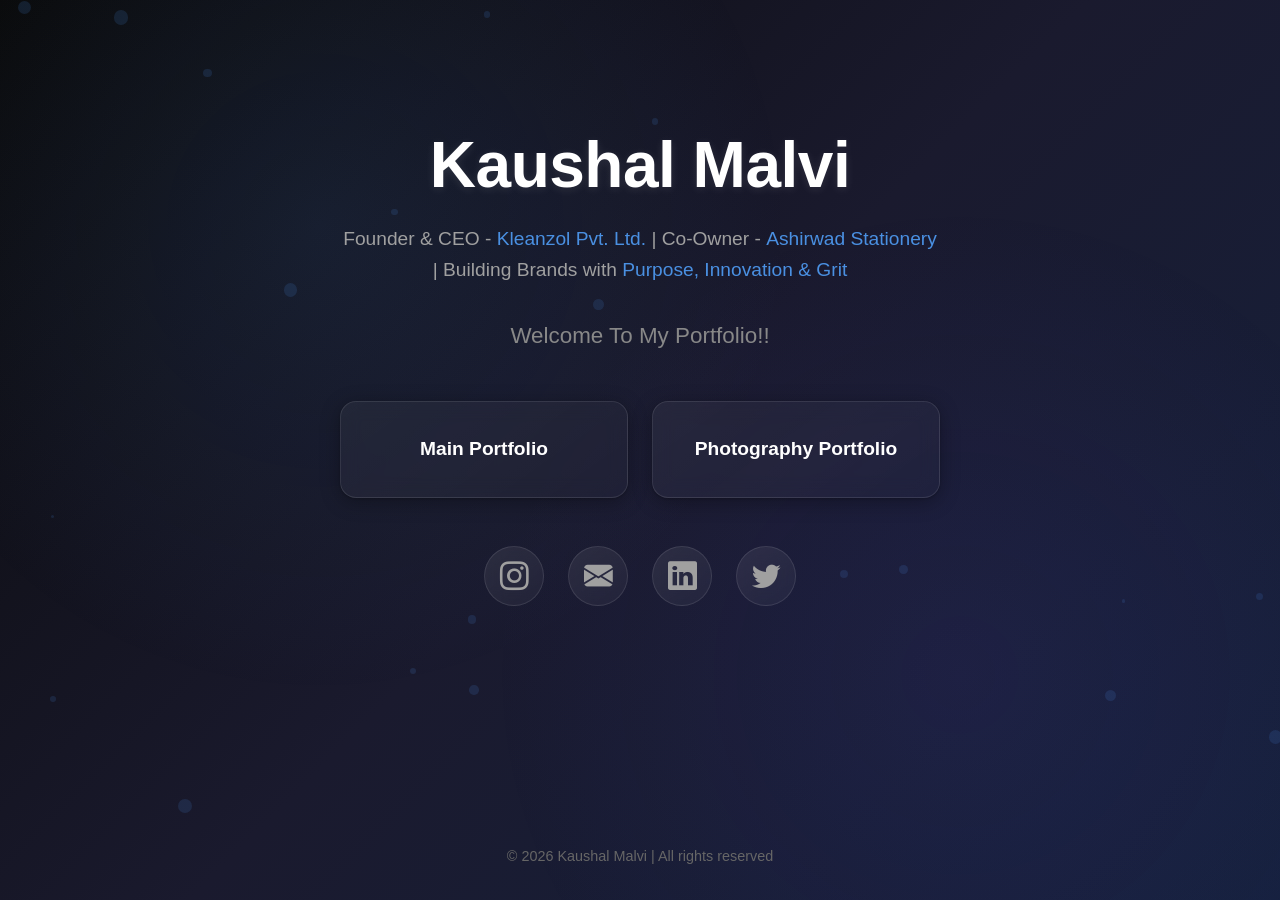
==== index.html @ e95ab37c "Initial commit" ====
<!DOCTYPE html>
<html lang="en">
<head>
    <meta charset="UTF-8">
    <meta name="viewport" content="width=device-width, initial-scale=1.0">
    <title>Kaushal Malvi</title>
    <link rel="stylesheet" href="https://cdn.jsdelivr.net/npm/bootstrap-icons@1.11.0/font/bootstrap-icons.css">
    <link rel="icon" type="image/png" href="favicon.png">
    <style>
        * {
            margin: 0;
            padding: 0;
            box-sizing: border-box;
        }

        body {
            font-family: -apple-system, BlinkMacSystemFont, 'Segoe UI', Roboto, Oxygen, Ubuntu, Cantarell, 'Open Sans', 'Helvetica Neue', sans-serif;
            background: linear-gradient(135deg, #0a0a0a 0%, #1a1a2e 50%, #16213e 100%);
            color: #e0e0e0;
            line-height: 1.6;
            min-height: 100vh;
            display: flex;
            flex-direction: column;
            overflow-x: hidden;
        }

        .background-pattern {
            position: fixed;
            top: 0;
            left: 0;
            width: 100%;
            height: 100%;
            background-image: 
                radial-gradient(circle at 25% 25%, rgba(74, 144, 226, 0.1) 0%, transparent 40%),
                radial-gradient(circle at 75% 75%, rgba(101, 73, 230, 0.08) 0%, transparent 40%);
            background-size: 100% 100%;
            z-index: -2;
            pointer-events: none;
        }

        .container {
            max-width: 1200px;
            margin: 0 auto;
            padding: 0 20px;
            width: 100%;
        }

        .hero {
            min-height: 80vh;
            display: flex;
            flex-direction: column;
            justify-content: center;
            align-items: center;
            text-align: center;
            padding: 2rem 1rem;
            position: relative;
        }

        .name {
            font-size: 3rem;
            font-weight: 700;
            margin-bottom: 0.5rem;
            color: #ffffff;
            letter-spacing: -0.5px;
            text-shadow: 0 2px 10px rgba(255, 255, 255, 0.1);
            opacity: 0;
            transform: translateY(30px);
            transition: all 0.8s ease;
        }

        .name.visible {
            opacity: 1;
            transform: translateY(0);
        }

        .bio {
            font-size: 1.1rem;
            color: #a0a0a0;
            margin-bottom: 2rem;
            font-weight: 400;
            line-height: 1.6;
            max-width: 600px;
            opacity: 0;
            transform: translateY(20px);
            transition: all 0.8s ease 0.2s;
        }

        .bio.visible {
            opacity: 1;
            transform: translateY(0);
        }

        .bio-highlight {
            color: #4a90e2;
            font-weight: 500;
        }

        .tagline {
            font-size: 1.2rem;
            color: #888;
            margin-bottom: 3rem;
            font-weight: 400;
            opacity: 0;
            transform: translateY(20px);
            transition: all 0.8s ease 0.4s;
        }

        .tagline.visible {
            opacity: 1;
            transform: translateY(0);
        }

        .portfolio-links {
            display: flex;
            flex-direction: column;
            gap: 1.5rem;
            width: 100%;
            max-width: 400px;
            opacity: 0;
            transform: translateY(20px);
            transition: all 0.8s ease 0.6s;
        }

        .portfolio-links.visible {
            opacity: 1;
            transform: translateY(0);
        }

        .portfolio-link {
            display: inline-block;
            padding: 1.5rem 2rem;
            background: linear-gradient(145deg, rgba(255, 255, 255, 0.05), rgba(255, 255, 255, 0.02));
            border: 1px solid rgba(255, 255, 255, 0.1);
            border-radius: 16px;
            text-decoration: none;
            color: #ffffff;
            font-weight: 600;
            font-size: 1.1rem;
            transition: all 0.4s cubic-bezier(0.25, 0.46, 0.45, 0.94);
            text-align: center;
            box-shadow: 
                0 4px 20px rgba(0, 0, 0, 0.3),
                0 1px 3px rgba(0, 0, 0, 0.2);
            position: relative;
            overflow: hidden;
            backdrop-filter: blur(10px);
        }

        .portfolio-link::before {
            content: '';
            position: absolute;
            top: 0;
            left: -100%;
            width: 100%;
            height: 100%;
            background: linear-gradient(90deg, transparent, rgba(74, 144, 226, 0.2), transparent);
            transition: left 0.6s ease;
        }

        .portfolio-link:hover::before {
            left: 100%;
        }

        .portfolio-link:hover {
            transform: translateY(-4px) scale(1.02);
            box-shadow: 
                0 8px 30px rgba(74, 144, 226, 0.3),
                0 4px 12px rgba(0, 0, 0, 0.4);
            border-color: rgba(74, 144, 226, 0.3);
            background: linear-gradient(145deg, rgba(255, 255, 255, 0.08), rgba(255, 255, 255, 0.04));
        }

        .portfolio-link:active {
            transform: translateY(-1px) scale(1.01);
        }

        .social-icons {
            display: flex;
            justify-content: center;
            gap: 1.5rem;
            margin-top: 3rem;
            opacity: 0;
            transform: translateY(20px);
            transition: all 0.8s ease 0.8s;
        }

        .social-icons.visible {
            opacity: 1;
            transform: translateY(0);
        }

        .social-icon {
            display: flex;
            align-items: center;
            justify-content: center;
            width: 50px;
            height: 50px;
            border-radius: 50%;
            background: linear-gradient(145deg, rgba(255, 255, 255, 0.08), rgba(255, 255, 255, 0.04));
            border: 1px solid rgba(255, 255, 255, 0.1);
            color: #a0a0a0;
            font-size: 1.5rem;
            text-decoration: none;
            transition: all 0.3s cubic-bezier(0.25, 0.46, 0.45, 0.94);
            position: relative;
            overflow: hidden;
            backdrop-filter: blur(10px);
        }

        .social-icon::before {
            content: '';
            position: absolute;
            top: 0;
            left: -100%;
            width: 100%;
            height: 100%;
            background: linear-gradient(90deg, transparent, rgba(255, 255, 255, 0.1), transparent);
            transition: left 0.6s ease;
        }

        .social-icon:hover::before {
            left: 100%;
        }

        .social-icon:hover {
            transform: translateY(-3px) scale(1.1);
            color: #ffffff;
            box-shadow: 0 5px 20px rgba(0, 0, 0, 0.4);
        }

        .social-icon.instagram:hover {
            background: linear-gradient(45deg, #f09433, #e6683c, #dc2743, #cc2366, #bc1888);
            border-color: rgba(220, 39, 67, 0.3);
        }

        .social-icon.mail:hover {
            background: linear-gradient(45deg, #ea4335, #4285f4);
            border-color: rgba(66, 133, 244, 0.3);
        }

        .social-icon.linkedin:hover {
            background: linear-gradient(45deg, #0077b5, #00a0dc);
            border-color: rgba(0, 119, 181, 0.3);
        }

        .social-icon.twitter:hover {
            background: linear-gradient(45deg, #1da1f2, #1a91da);
            border-color: rgba(29, 161, 242, 0.3);
        }

        .floating-particles {
            position: fixed;
            top: 0;
            left: 0;
            width: 100%;
            height: 100%;
            pointer-events: none;
            z-index: -1;
        }

        .particle {
            position: absolute;
            background: rgba(74, 144, 226, 0.15);
            border-radius: 50%;
            animation: float 6s infinite ease-in-out;
        }

        @keyframes float {
            0%, 100% {
                transform: translateY(0) rotate(0deg);
                opacity: 0.5;
            }
            50% {
                transform: translateY(-20px) rotate(180deg);
                opacity: 0.8;
            }
        }

        .footer {
            text-align: center;
            padding: 2rem 1rem;
            color: #666;
            font-size: 0.9rem;
            margin-top: auto;
            opacity: 0;
            transition: opacity 1s ease 1s;
        }

        .footer.visible {
            opacity: 1;
        }

        @keyframes typing {
            from { width: 0 }
            to { width: 100% }
        }

        .typing-effect {
            overflow: hidden;
            border-right: 2px solid #4a90e2;
            white-space: nowrap;
            animation: typing 2s steps(20, end) 0.3s forwards;
        }

        @media (min-width: 768px) {
            .name {
                font-size: 4rem;
            }
            
            .bio {
                font-size: 1.2rem;
            }
            
            .tagline {
                font-size: 1.4rem;
            }
            
            .portfolio-links {
                flex-direction: row;
                max-width: 600px;
            }
            
            .portfolio-link {
                flex: 1;
                padding: 2rem;
                font-size: 1.2rem;
            }

            .social-icon {
                width: 60px;
                height: 60px;
                font-size: 1.8rem;
            }
        }

        @media (max-width: 480px) {
            .name {
                font-size: 2.5rem;
            }
            
            .bio {
                font-size: 1rem;
                padding: 0 10px;
            }
            
            .tagline {
                font-size: 1.1rem;
            }
            
            .portfolio-link {
                padding: 1.25rem 1.5rem;
                font-size: 1rem;
            }

            .social-icons {
                gap: 1rem;
            }

            .social-icon {
                width: 45px;
                height: 45px;
                font-size: 1.3rem;
            }
        }

        html {
            scroll-behavior: smooth;
        }
    </style>
</head>
<body>
    <div class="background-pattern"></div>
    <div class="floating-particles" id="particles"></div>
    
    <div class="container">
        <section class="hero">
            <h1 class="name" id="main-name">Kaushal Malvi</h1>
            <p class="bio" id="professional-bio">
                Founder & CEO - <span class="bio-highlight">Kleanzol Pvt. Ltd.</span> | 
                Co-Owner - <span class="bio-highlight">Ashirwad Stationery</span> | 
                Building Brands with <span class="bio-highlight">Purpose, Innovation & Grit</span>
            </p>
            <p class="tagline" id="welcome-text">Welcome To My Portfolio!!</p>
            
            <div class="portfolio-links" id="portfolio-links">
                <a href="main" class="portfolio-link" data-scroll="main">Main Portfolio</a>
                <a href="photography" class="portfolio-link" data-scroll="photography">Photography Portfolio</a>
            </div>

            <div class="social-icons" id="social-icons">
                <a href="https://instagram.com/beyondframezz" class="social-icon instagram" target="_blank" aria-label="Instagram">
                    <i class="bi bi-instagram"></i>
                </a>
                <a href="mailto:kaushalmalvi412@gmail.com" class="social-icon mail" aria-label="Email">
                    <i class="bi bi-envelope-fill"></i>
                </a>
                <a href="https://www.linkedin.com/in/kaushalmalvi/" class="social-icon linkedin" target="_blank" aria-label="LinkedIn">
                    <i class="bi bi-linkedin"></i>
                </a>
                <a href="https://twitter.com/_kaushalmalvi_" class="social-icon twitter" target="_blank" aria-label="Twitter">
                    <i class="bi bi-twitter"></i>
                </a>
            </div>
        </section>
    </div>

    <footer class="footer" id="footer">
        <p>© 2026 Kaushal Malvi | All rights reserved</p>
    </footer>

    <script>
     
        function createParticles() {
            const container = document.getElementById('particles');
            const particleCount = 20;
            
            for (let i = 0; i < particleCount; i++) {
                const particle = document.createElement('div');
                particle.className = 'particle';
                
                // Random properties
                const size = Math.random() * 12 + 3;
                const posX = Math.random() * 100;
                const posY = Math.random() * 100;
                const delay = Math.random() * 5;
                const duration = Math.random() * 3 + 4;
                
                particle.style.width = `${size}px`;
                particle.style.height = `${size}px`;
                particle.style.left = `${posX}%`;
                particle.style.top = `${posY}%`;
                particle.style.animationDelay = `${delay}s`;
                particle.style.animationDuration = `${duration}s`;
                
                container.appendChild(particle);
            }
        }

      
        function animateOnScroll() {
            const elements = document.querySelectorAll('.name, .bio, .tagline, .portfolio-links, .social-icons, .footer');
            
            const observer = new IntersectionObserver((entries) => {
                entries.forEach(entry => {
                    if (entry.isIntersecting) {
                        entry.target.classList.add('visible');
                    }
                });
            }, {
                threshold: 0.1
            });

            elements.forEach(element => {
                observer.observe(element);
            });
        }

        function setupSmoothScroll() {
            const links = document.querySelectorAll('[data-scroll]');
        }

        function enhanceButtonEffects() {
            const buttons = document.querySelectorAll('.portfolio-link, .social-icon');
            
            buttons.forEach(button => {
                button.addEventListener('mouseenter', () => {
                    button.style.transform = button.classList.contains('social-icon') ? 
                        'translateY(-3px) scale(1.1)' : 
                        'translateY(-4px) scale(1.02)';
                });
                
                button.addEventListener('mouseleave', () => {
                    button.style.transform = 'translateY(0) scale(1)';
                });
            });
        }

        document.addEventListener('DOMContentLoaded', () => {
            createParticles();
            animateOnScroll();
            setupSmoothScroll();
            enhanceButtonEffects();
            
            // Add small delay for initial animations
            setTimeout(() => {
                document.getElementById('main-name').classList.add('visible');
                document.getElementById('professional-bio').classList.add('visible');
                document.getElementById('welcome-text').classList.add('visible');
                document.getElementById('portfolio-links').classList.add('visible');
                document.getElementById('social-icons').classList.add('visible');
                document.getElementById('footer').classList.add('visible');
            }, 100);
        });
    </script>
</body>
</html>
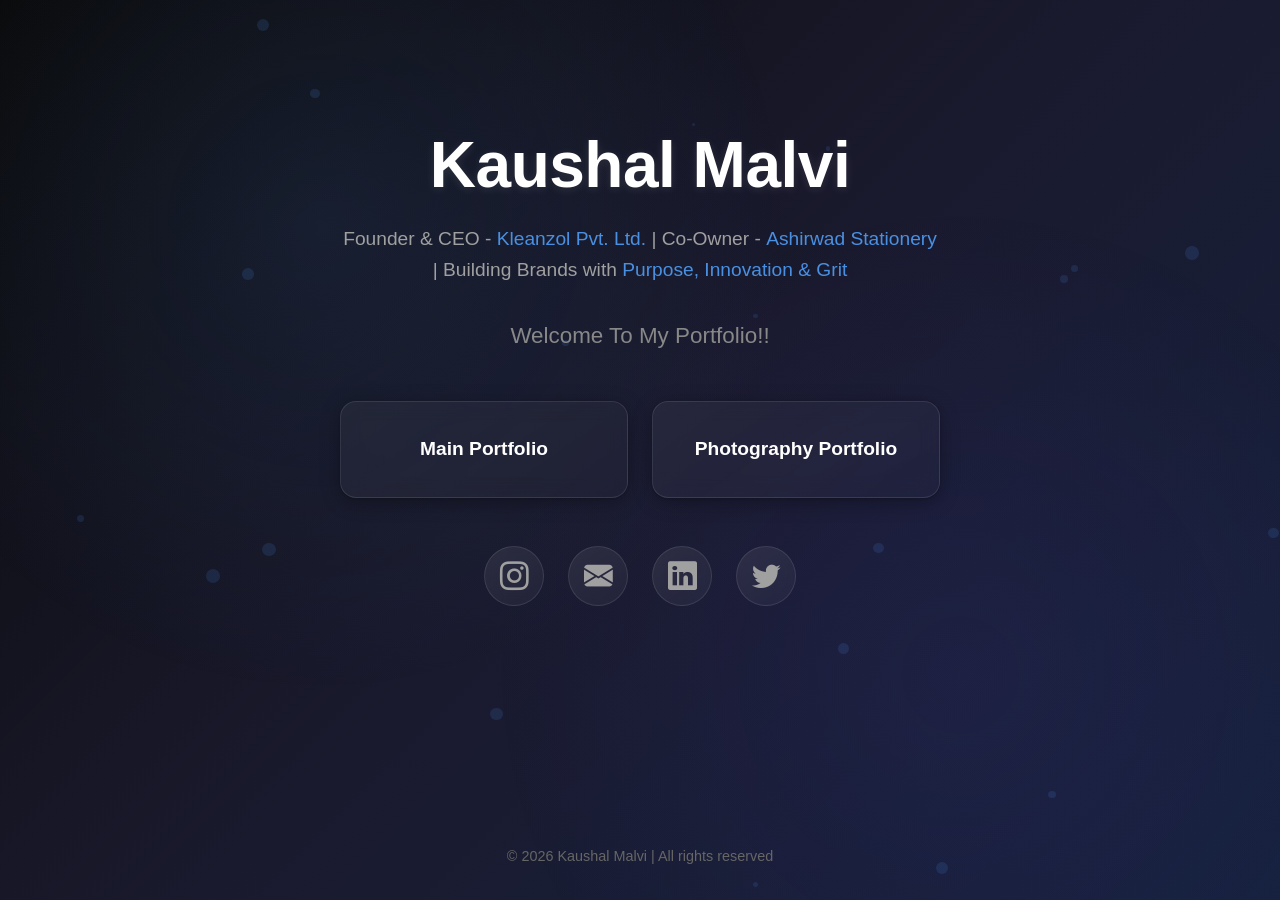
==== commit 063cb7e3: "Fix directory links by adding trailing slash" ====
--- a/index.html
+++ b/index.html
@@ -383,8 +383,8 @@
             <p class="tagline" id="welcome-text">Welcome To My Portfolio!!</p>
             
             <div class="portfolio-links" id="portfolio-links">
-                <a href="main" class="portfolio-link" data-scroll="main">Main Portfolio</a>
-                <a href="photography" class="portfolio-link" data-scroll="photography">Photography Portfolio</a>
+                <a href="main/" class="portfolio-link" data-scroll="main">Main Portfolio</a>
+                <a href="photography/" class="portfolio-link" data-scroll="photography">Photography Portfolio</a>
             </div>
 
             <div class="social-icons" id="social-icons">
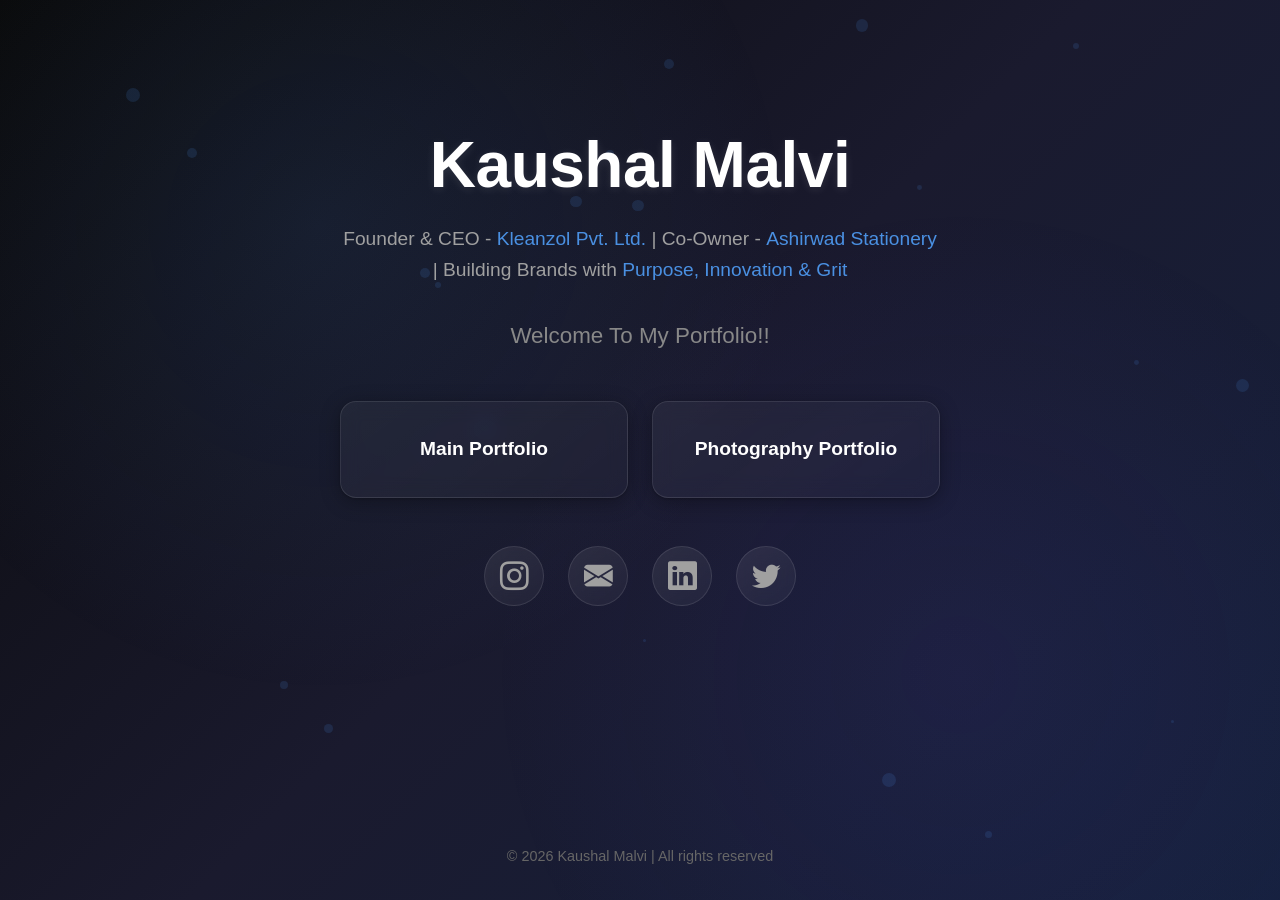
==== commit 6643a9bc: "Update contact email to contact@kaushal.sbs" ====
--- a/index.html
+++ b/index.html
@@ -391,7 +391,7 @@
                 <a href="https://instagram.com/beyondframezz" class="social-icon instagram" target="_blank" aria-label="Instagram">
                     <i class="bi bi-instagram"></i>
                 </a>
-                <a href="mailto:kaushalmalvi412@gmail.com" class="social-icon mail" aria-label="Email">
+                <a href="mailto:contact@kaushal.sbs" class="social-icon mail" aria-label="Email">
                     <i class="bi bi-envelope-fill"></i>
                 </a>
                 <a href="https://www.linkedin.com/in/kaushalmalvi/" class="social-icon linkedin" target="_blank" aria-label="LinkedIn">
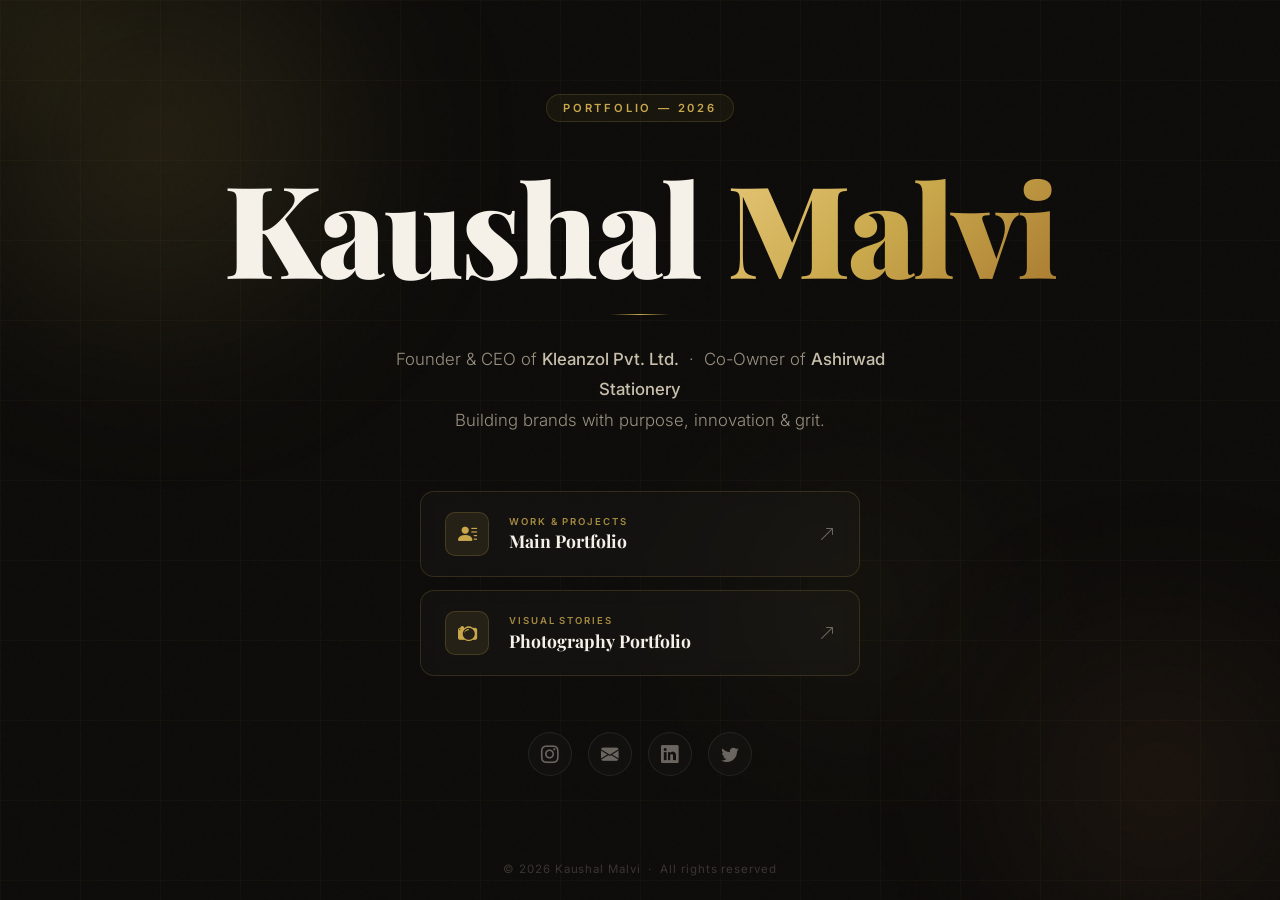
==== commit fe73e5f5: "Redesign photography portfolio + update button to Connect Now" ====
--- a/index.html
+++ b/index.html
@@ -3,493 +3,464 @@
 <head>
     <meta charset="UTF-8">
     <meta name="viewport" content="width=device-width, initial-scale=1.0">
-    <title>Kaushal Malvi</title>
+    <title>Kaushal Malvi — Portfolio</title>
+    <meta name="description" content="Kaushal Malvi — Founder, entrepreneur, and creative. Explore my main portfolio and photography work.">
+    <link rel="icon" type="image/png" href="favicon.png">
+    <link rel="preconnect" href="https://fonts.googleapis.com">
+    <link rel="preconnect" href="https://fonts.gstatic.com" crossorigin>
+    <link href="https://fonts.googleapis.com/css2?family=Playfair+Display:wght@400;700;900&family=Inter:wght@300;400;500;600&display=swap" rel="stylesheet">
     <link rel="stylesheet" href="https://cdn.jsdelivr.net/npm/bootstrap-icons@1.11.0/font/bootstrap-icons.css">
-    <link rel="icon" type="image/png" href="favicon.png">
     <style>
-        * {
+        *, *::before, *::after {
             margin: 0;
             padding: 0;
             box-sizing: border-box;
         }
 
+        :root {
+            --cream: #f5f0e8;
+            --gold: #c9a84c;
+            --gold-light: #e8c97a;
+            --dark: #0d0c0a;
+            --dark-2: #141210;
+            --muted: #6b6560;
+            --text: #e8e0d0;
+            --border: rgba(201, 168, 76, 0.18);
+        }
+
+        html { scroll-behavior: smooth; }
+
         body {
-            font-family: -apple-system, BlinkMacSystemFont, 'Segoe UI', Roboto, Oxygen, Ubuntu, Cantarell, 'Open Sans', 'Helvetica Neue', sans-serif;
-            background: linear-gradient(135deg, #0a0a0a 0%, #1a1a2e 50%, #16213e 100%);
-            color: #e0e0e0;
-            line-height: 1.6;
+            font-family: 'Inter', sans-serif;
+            background-color: var(--dark);
+            color: var(--text);
             min-height: 100vh;
+            overflow-x: hidden;
+            position: relative;
+        }
+
+        /* ─── Ambient Orbs ─── */
+        .orb {
+            position: fixed;
+            border-radius: 50%;
+            filter: blur(80px);
+            pointer-events: none;
+            z-index: 0;
+            opacity: 0;
+            animation: orbReveal 2s ease forwards;
+        }
+        .orb-1 {
+            width: 520px; height: 520px;
+            top: -120px; left: -100px;
+            background: radial-gradient(circle, rgba(201,168,76,0.18) 0%, transparent 70%);
+            animation-delay: 0.2s;
+        }
+        .orb-2 {
+            width: 400px; height: 400px;
+            bottom: -80px; right: -80px;
+            background: radial-gradient(circle, rgba(180,100,60,0.14) 0%, transparent 70%);
+            animation-delay: 0.5s;
+        }
+        .orb-3 {
+            width: 300px; height: 300px;
+            top: 50%; left: 55%;
+            background: radial-gradient(circle, rgba(201,168,76,0.08) 0%, transparent 70%);
+            animation-delay: 0.8s;
+        }
+        @keyframes orbReveal {
+            to { opacity: 1; }
+        }
+
+        /* ─── Noise Texture Overlay ─── */
+        body::before {
+            content: '';
+            position: fixed;
+            inset: 0;
+            background-image: url("data:image/svg+xml,%3Csvg viewBox='0 0 256 256' xmlns='http://www.w3.org/2000/svg'%3E%3Cfilter id='noise'%3E%3CfeTurbulence type='fractalNoise' baseFrequency='0.9' numOctaves='4' stitchTiles='stitch'/%3E%3C/filter%3E%3Crect width='100%25' height='100%25' filter='url(%23noise)' opacity='0.04'/%3E%3C/svg%3E");
+            pointer-events: none;
+            z-index: 1;
+            opacity: 0.4;
+        }
+
+        /* ─── Grid Lines ─── */
+        .grid-lines {
+            position: fixed;
+            inset: 0;
+            z-index: 0;
+            pointer-events: none;
+            background-image:
+                linear-gradient(rgba(201,168,76,0.03) 1px, transparent 1px),
+                linear-gradient(90deg, rgba(201,168,76,0.03) 1px, transparent 1px);
+            background-size: 80px 80px;
+        }
+
+        /* ─── Layout ─── */
+        .wrapper {
+            position: relative;
+            z-index: 2;
+            min-height: 100vh;
             display: flex;
             flex-direction: column;
-            overflow-x: hidden;
-        }
-
-        .background-pattern {
-            position: fixed;
-            top: 0;
-            left: 0;
-            width: 100%;
-            height: 100%;
-            background-image: 
-                radial-gradient(circle at 25% 25%, rgba(74, 144, 226, 0.1) 0%, transparent 40%),
-                radial-gradient(circle at 75% 75%, rgba(101, 73, 230, 0.08) 0%, transparent 40%);
-            background-size: 100% 100%;
-            z-index: -2;
-            pointer-events: none;
-        }
-
-        .container {
-            max-width: 1200px;
-            margin: 0 auto;
-            padding: 0 20px;
-            width: 100%;
-        }
-
-        .hero {
-            min-height: 80vh;
+        }
+
+        main {
+            flex: 1;
             display: flex;
             flex-direction: column;
             justify-content: center;
             align-items: center;
+            padding: 4rem 1.5rem 2rem;
             text-align: center;
-            padding: 2rem 1rem;
+        }
+
+        /* ─── Header Label ─── */
+        .label {
+            font-family: 'Inter', sans-serif;
+            font-size: 0.7rem;
+            font-weight: 600;
+            letter-spacing: 0.25em;
+            text-transform: uppercase;
+            color: var(--gold);
+            border: 1px solid var(--border);
+            padding: 0.4rem 1rem;
+            border-radius: 100px;
+            background: rgba(201,168,76,0.06);
+            margin-bottom: 2.5rem;
+            opacity: 0;
+            transform: translateY(16px);
+            animation: fadeUp 0.7s ease 0.3s forwards;
+        }
+
+        /* ─── Name ─── */
+        .name {
+            font-family: 'Playfair Display', serif;
+            font-size: clamp(3.5rem, 10vw, 8rem);
+            font-weight: 900;
+            line-height: 1;
+            color: var(--cream);
+            letter-spacing: -0.02em;
+            margin-bottom: 1.5rem;
+            opacity: 0;
+            transform: translateY(20px);
+            animation: fadeUp 0.9s ease 0.5s forwards;
+        }
+
+        .name span {
+            background: linear-gradient(135deg, var(--gold-light) 0%, var(--gold) 50%, #a87830 100%);
+            -webkit-background-clip: text;
+            -webkit-text-fill-color: transparent;
+            background-clip: text;
+        }
+
+        /* ─── Divider ─── */
+        .divider {
+            width: 60px;
+            height: 1px;
+            background: linear-gradient(90deg, transparent, var(--gold), transparent);
+            margin: 0 auto 1.8rem;
+            opacity: 0;
+            animation: fadeIn 0.8s ease 0.9s forwards;
+        }
+
+        /* ─── Bio ─── */
+        .bio {
+            font-size: clamp(0.9rem, 2vw, 1.05rem);
+            font-weight: 300;
+            color: #9a9080;
+            line-height: 1.8;
+            max-width: 520px;
+            margin-bottom: 3.5rem;
+            opacity: 0;
+            transform: translateY(16px);
+            animation: fadeUp 0.8s ease 1s forwards;
+        }
+
+        .bio strong {
+            font-weight: 500;
+            color: #c8bfac;
+        }
+
+        /* ─── Portfolio Cards ─── */
+        .portfolio-links {
+            display: flex;
+            flex-direction: column;
+            gap: 0.85rem;
+            width: 100%;
+            max-width: 440px;
+            margin-bottom: 3.5rem;
+            opacity: 0;
+            transform: translateY(16px);
+            animation: fadeUp 0.8s ease 1.2s forwards;
+        }
+
+        .portfolio-link {
             position: relative;
-        }
-
-        .name {
-            font-size: 3rem;
-            font-weight: 700;
-            margin-bottom: 0.5rem;
-            color: #ffffff;
-            letter-spacing: -0.5px;
-            text-shadow: 0 2px 10px rgba(255, 255, 255, 0.1);
-            opacity: 0;
-            transform: translateY(30px);
-            transition: all 0.8s ease;
-        }
-
-        .name.visible {
-            opacity: 1;
-            transform: translateY(0);
-        }
-
-        .bio {
-            font-size: 1.1rem;
-            color: #a0a0a0;
-            margin-bottom: 2rem;
-            font-weight: 400;
-            line-height: 1.6;
-            max-width: 600px;
-            opacity: 0;
-            transform: translateY(20px);
-            transition: all 0.8s ease 0.2s;
-        }
-
-        .bio.visible {
-            opacity: 1;
-            transform: translateY(0);
-        }
-
-        .bio-highlight {
-            color: #4a90e2;
-            font-weight: 500;
-        }
-
-        .tagline {
-            font-size: 1.2rem;
-            color: #888;
-            margin-bottom: 3rem;
-            font-weight: 400;
-            opacity: 0;
-            transform: translateY(20px);
-            transition: all 0.8s ease 0.4s;
-        }
-
-        .tagline.visible {
-            opacity: 1;
-            transform: translateY(0);
-        }
-
-        .portfolio-links {
-            display: flex;
-            flex-direction: column;
-            gap: 1.5rem;
-            width: 100%;
-            max-width: 400px;
-            opacity: 0;
-            transform: translateY(20px);
-            transition: all 0.8s ease 0.6s;
-        }
-
-        .portfolio-links.visible {
-            opacity: 1;
-            transform: translateY(0);
-        }
-
-        .portfolio-link {
-            display: inline-block;
-            padding: 1.5rem 2rem;
-            background: linear-gradient(145deg, rgba(255, 255, 255, 0.05), rgba(255, 255, 255, 0.02));
-            border: 1px solid rgba(255, 255, 255, 0.1);
-            border-radius: 16px;
+            display: flex;
+            align-items: center;
+            gap: 1.25rem;
+            padding: 1.25rem 1.5rem;
+            background: rgba(255,255,255,0.025);
+            border: 1px solid var(--border);
+            border-radius: 14px;
             text-decoration: none;
-            color: #ffffff;
-            font-weight: 600;
-            font-size: 1.1rem;
-            transition: all 0.4s cubic-bezier(0.25, 0.46, 0.45, 0.94);
-            text-align: center;
-            box-shadow: 
-                0 4px 20px rgba(0, 0, 0, 0.3),
-                0 1px 3px rgba(0, 0, 0, 0.2);
-            position: relative;
+            color: var(--cream);
             overflow: hidden;
-            backdrop-filter: blur(10px);
+            transition: border-color 0.3s ease, transform 0.3s cubic-bezier(0.34,1.56,0.64,1), box-shadow 0.3s ease, background 0.3s ease;
+            backdrop-filter: blur(8px);
         }
 
         .portfolio-link::before {
             content: '';
             position: absolute;
-            top: 0;
-            left: -100%;
-            width: 100%;
-            height: 100%;
-            background: linear-gradient(90deg, transparent, rgba(74, 144, 226, 0.2), transparent);
-            transition: left 0.6s ease;
-        }
-
-        .portfolio-link:hover::before {
-            left: 100%;
-        }
+            inset: 0;
+            background: linear-gradient(90deg, rgba(201,168,76,0.07) 0%, transparent 70%);
+            opacity: 0;
+            transition: opacity 0.3s ease;
+        }
+
+        .portfolio-link:hover::before { opacity: 1; }
 
         .portfolio-link:hover {
-            transform: translateY(-4px) scale(1.02);
-            box-shadow: 
-                0 8px 30px rgba(74, 144, 226, 0.3),
-                0 4px 12px rgba(0, 0, 0, 0.4);
-            border-color: rgba(74, 144, 226, 0.3);
-            background: linear-gradient(145deg, rgba(255, 255, 255, 0.08), rgba(255, 255, 255, 0.04));
-        }
-
-        .portfolio-link:active {
-            transform: translateY(-1px) scale(1.01);
-        }
-
-        .social-icons {
-            display: flex;
-            justify-content: center;
-            gap: 1.5rem;
-            margin-top: 3rem;
-            opacity: 0;
-            transform: translateY(20px);
-            transition: all 0.8s ease 0.8s;
-        }
-
-        .social-icons.visible {
-            opacity: 1;
-            transform: translateY(0);
-        }
-
-        .social-icon {
+            border-color: rgba(201,168,76,0.4);
+            transform: translateX(4px);
+            box-shadow: 0 12px 40px rgba(0,0,0,0.45), -4px 0 0 var(--gold);
+            background: rgba(255,255,255,0.04);
+        }
+
+        .link-icon-wrap {
+            flex-shrink: 0;
+            width: 44px;
+            height: 44px;
+            border-radius: 10px;
+            background: rgba(201,168,76,0.1);
+            border: 1px solid rgba(201,168,76,0.2);
             display: flex;
             align-items: center;
             justify-content: center;
-            width: 50px;
-            height: 50px;
+            font-size: 1.2rem;
+            color: var(--gold);
+            transition: background 0.3s ease, transform 0.3s ease;
+        }
+
+        .portfolio-link:hover .link-icon-wrap {
+            background: rgba(201,168,76,0.18);
+            transform: scale(1.08);
+        }
+
+        .link-text {
+            flex: 1;
+            text-align: left;
+        }
+
+        .link-label {
+            font-size: 0.6rem;
+            font-weight: 600;
+            letter-spacing: 0.2em;
+            text-transform: uppercase;
+            color: var(--gold);
+            opacity: 0.8;
+            margin-bottom: 0.2rem;
+            display: block;
+        }
+
+        .link-title {
+            font-family: 'Playfair Display', serif;
+            font-size: 1.1rem;
+            font-weight: 700;
+            color: var(--cream);
+            line-height: 1.2;
+        }
+
+        .link-arrow {
+            flex-shrink: 0;
+            font-size: 1rem;
+            color: var(--muted);
+            transition: color 0.3s ease, transform 0.3s ease;
+        }
+
+        .portfolio-link:hover .link-arrow {
+            color: var(--gold);
+            transform: translate(3px, -3px);
+        }
+
+        /* ─── Social Icons ─── */
+        .social-icons {
+            display: flex;
+            gap: 1rem;
+            opacity: 0;
+            animation: fadeIn 0.8s ease 1.5s forwards;
+        }
+
+        .social-icon {
+            display: flex;
+            align-items: center;
+            justify-content: center;
+            width: 44px;
+            height: 44px;
             border-radius: 50%;
-            background: linear-gradient(145deg, rgba(255, 255, 255, 0.08), rgba(255, 255, 255, 0.04));
-            border: 1px solid rgba(255, 255, 255, 0.1);
-            color: #a0a0a0;
-            font-size: 1.5rem;
+            border: 1px solid rgba(255,255,255,0.08);
+            background: rgba(255,255,255,0.02);
+            color: var(--muted);
+            font-size: 1.1rem;
             text-decoration: none;
-            transition: all 0.3s cubic-bezier(0.25, 0.46, 0.45, 0.94);
+            transition: all 0.3s cubic-bezier(0.34,1.56,0.64,1);
+            backdrop-filter: blur(6px);
+        }
+
+        .social-icon:hover {
+            color: var(--cream);
+            border-color: rgba(201,168,76,0.4);
+            background: rgba(201,168,76,0.08);
+            transform: translateY(-3px) scale(1.12);
+            box-shadow: 0 8px 24px rgba(0,0,0,0.4);
+        }
+
+        .social-icon.instagram:hover {
+            background: linear-gradient(45deg, rgba(240,148,51,0.2), rgba(188,24,136,0.2));
+            border-color: rgba(220,39,67,0.4);
+        }
+        .social-icon.mail:hover {
+            background: rgba(201,168,76,0.12);
+        }
+        .social-icon.linkedin:hover {
+            background: rgba(0,119,181,0.15);
+            border-color: rgba(0,119,181,0.4);
+        }
+        .social-icon.twitter:hover {
+            background: rgba(29,161,242,0.12);
+            border-color: rgba(29,161,242,0.4);
+        }
+
+        /* ─── Footer ─── */
+        footer {
             position: relative;
-            overflow: hidden;
-            backdrop-filter: blur(10px);
-        }
-
-        .social-icon::before {
-            content: '';
-            position: absolute;
-            top: 0;
-            left: -100%;
-            width: 100%;
-            height: 100%;
-            background: linear-gradient(90deg, transparent, rgba(255, 255, 255, 0.1), transparent);
-            transition: left 0.6s ease;
-        }
-
-        .social-icon:hover::before {
-            left: 100%;
-        }
-
-        .social-icon:hover {
-            transform: translateY(-3px) scale(1.1);
-            color: #ffffff;
-            box-shadow: 0 5px 20px rgba(0, 0, 0, 0.4);
-        }
-
-        .social-icon.instagram:hover {
-            background: linear-gradient(45deg, #f09433, #e6683c, #dc2743, #cc2366, #bc1888);
-            border-color: rgba(220, 39, 67, 0.3);
-        }
-
-        .social-icon.mail:hover {
-            background: linear-gradient(45deg, #ea4335, #4285f4);
-            border-color: rgba(66, 133, 244, 0.3);
-        }
-
-        .social-icon.linkedin:hover {
-            background: linear-gradient(45deg, #0077b5, #00a0dc);
-            border-color: rgba(0, 119, 181, 0.3);
-        }
-
-        .social-icon.twitter:hover {
-            background: linear-gradient(45deg, #1da1f2, #1a91da);
-            border-color: rgba(29, 161, 242, 0.3);
-        }
-
-        .floating-particles {
+            z-index: 2;
+            text-align: center;
+            padding: 1.5rem;
+            font-size: 0.72rem;
+            font-weight: 400;
+            letter-spacing: 0.08em;
+            color: #3a3530;
+            opacity: 0;
+            animation: fadeIn 1s ease 1.8s forwards;
+        }
+
+        /* ─── Cursor Glow ─── */
+        .cursor-glow {
             position: fixed;
-            top: 0;
-            left: 0;
-            width: 100%;
-            height: 100%;
+            width: 350px;
+            height: 350px;
+            border-radius: 50%;
+            background: radial-gradient(circle, rgba(201,168,76,0.06) 0%, transparent 70%);
             pointer-events: none;
-            z-index: -1;
-        }
-
-        .particle {
-            position: absolute;
-            background: rgba(74, 144, 226, 0.15);
-            border-radius: 50%;
-            animation: float 6s infinite ease-in-out;
-        }
-
-        @keyframes float {
-            0%, 100% {
-                transform: translateY(0) rotate(0deg);
-                opacity: 0.5;
+            z-index: 1;
+            transform: translate(-50%, -50%);
+            transition: left 0.12s ease, top 0.12s ease;
+            will-change: left, top;
+        }
+
+        /* ─── Animations ─── */
+        @keyframes fadeUp {
+            to { opacity: 1; transform: translateY(0); }
+        }
+        @keyframes fadeIn {
+            to { opacity: 1; }
+        }
+
+        /* ─── Responsive ─── */
+        @media (max-width: 600px) {
+            .portfolio-links {
+                flex-direction: column;
+                width: 100%;
+                max-width: 300px;
             }
-            50% {
-                transform: translateY(-20px) rotate(180deg);
-                opacity: 0.8;
+            .portfolio-link {
+                min-width: unset;
+                width: 100%;
             }
-        }
-
-        .footer {
-            text-align: center;
-            padding: 2rem 1rem;
-            color: #666;
-            font-size: 0.9rem;
-            margin-top: auto;
-            opacity: 0;
-            transition: opacity 1s ease 1s;
-        }
-
-        .footer.visible {
-            opacity: 1;
-        }
-
-        @keyframes typing {
-            from { width: 0 }
-            to { width: 100% }
-        }
-
-        .typing-effect {
-            overflow: hidden;
-            border-right: 2px solid #4a90e2;
-            white-space: nowrap;
-            animation: typing 2s steps(20, end) 0.3s forwards;
-        }
-
-        @media (min-width: 768px) {
-            .name {
-                font-size: 4rem;
-            }
-            
-            .bio {
-                font-size: 1.2rem;
-            }
-            
-            .tagline {
-                font-size: 1.4rem;
-            }
-            
-            .portfolio-links {
-                flex-direction: row;
-                max-width: 600px;
-            }
-            
-            .portfolio-link {
-                flex: 1;
-                padding: 2rem;
-                font-size: 1.2rem;
-            }
-
-            .social-icon {
-                width: 60px;
-                height: 60px;
-                font-size: 1.8rem;
-            }
-        }
-
-        @media (max-width: 480px) {
-            .name {
-                font-size: 2.5rem;
-            }
-            
-            .bio {
-                font-size: 1rem;
-                padding: 0 10px;
-            }
-            
-            .tagline {
-                font-size: 1.1rem;
-            }
-            
-            .portfolio-link {
-                padding: 1.25rem 1.5rem;
-                font-size: 1rem;
-            }
-
-            .social-icons {
-                gap: 1rem;
-            }
-
-            .social-icon {
-                width: 45px;
-                height: 45px;
-                font-size: 1.3rem;
-            }
-        }
-
-        html {
-            scroll-behavior: smooth;
+            main { padding: 5rem 1.25rem 2rem; }
         }
     </style>
 </head>
 <body>
-    <div class="background-pattern"></div>
-    <div class="floating-particles" id="particles"></div>
-    
-    <div class="container">
-        <section class="hero">
-            <h1 class="name" id="main-name">Kaushal Malvi</h1>
-            <p class="bio" id="professional-bio">
-                Founder & CEO - <span class="bio-highlight">Kleanzol Pvt. Ltd.</span> | 
-                Co-Owner - <span class="bio-highlight">Ashirwad Stationery</span> | 
-                Building Brands with <span class="bio-highlight">Purpose, Innovation & Grit</span>
+
+    <!-- Ambient -->
+    <div class="orb orb-1"></div>
+    <div class="orb orb-2"></div>
+    <div class="orb orb-3"></div>
+    <div class="grid-lines"></div>
+    <div class="cursor-glow" id="cursorGlow"></div>
+
+    <div class="wrapper">
+        <main>
+            <p class="label">Portfolio — 2026</p>
+
+            <h1 class="name">Kaushal <span>Malvi</span></h1>
+
+            <div class="divider"></div>
+
+            <p class="bio">
+                Founder &amp; CEO of <strong>Kleanzol Pvt. Ltd.</strong> &nbsp;·&nbsp;
+                Co-Owner of <strong>Ashirwad Stationery</strong><br>
+                Building brands with purpose, innovation &amp; grit.
             </p>
-            <p class="tagline" id="welcome-text">Welcome To My Portfolio!!</p>
-            
-            <div class="portfolio-links" id="portfolio-links">
-                <a href="main/" class="portfolio-link" data-scroll="main">Main Portfolio</a>
-                <a href="photography/" class="portfolio-link" data-scroll="photography">Photography Portfolio</a>
+
+            <div class="portfolio-links">
+                <a href="main/" class="portfolio-link" id="link-main">
+                    <span class="link-icon-wrap"><i class="bi bi-person-lines-fill"></i></span>
+                    <span class="link-text">
+                        <span class="link-label">Work &amp; Projects</span>
+                        <span class="link-title">Main Portfolio</span>
+                    </span>
+                    <span class="link-arrow"><i class="bi bi-arrow-up-right"></i></span>
+                </a>
+                <a href="photography/" class="portfolio-link" id="link-photo">
+                    <span class="link-icon-wrap"><i class="bi bi-camera2"></i></span>
+                    <span class="link-text">
+                        <span class="link-label">Visual Stories</span>
+                        <span class="link-title">Photography Portfolio</span>
+                    </span>
+                    <span class="link-arrow"><i class="bi bi-arrow-up-right"></i></span>
+                </a>
             </div>
 
             <div class="social-icons" id="social-icons">
-                <a href="https://instagram.com/beyondframezz" class="social-icon instagram" target="_blank" aria-label="Instagram">
+                <a href="https://instagram.com/beyondframezz" class="social-icon instagram" target="_blank" rel="noopener" aria-label="Instagram">
                     <i class="bi bi-instagram"></i>
                 </a>
                 <a href="mailto:contact@kaushal.sbs" class="social-icon mail" aria-label="Email">
                     <i class="bi bi-envelope-fill"></i>
                 </a>
-                <a href="https://www.linkedin.com/in/kaushalmalvi/" class="social-icon linkedin" target="_blank" aria-label="LinkedIn">
+                <a href="https://www.linkedin.com/in/kaushalmalvi/" class="social-icon linkedin" target="_blank" rel="noopener" aria-label="LinkedIn">
                     <i class="bi bi-linkedin"></i>
                 </a>
-                <a href="https://twitter.com/_kaushalmalvi_" class="social-icon twitter" target="_blank" aria-label="Twitter">
+                <a href="https://twitter.com/_kaushalmalvi_" class="social-icon twitter" target="_blank" rel="noopener" aria-label="Twitter">
                     <i class="bi bi-twitter"></i>
                 </a>
             </div>
-        </section>
+        </main>
+
+        <footer>
+            <p>© 2026 Kaushal Malvi &nbsp;·&nbsp; All rights reserved</p>
+        </footer>
     </div>
 
-    <footer class="footer" id="footer">
-        <p>© 2026 Kaushal Malvi | All rights reserved</p>
-    </footer>
-
     <script>
-     
-        function createParticles() {
-            const container = document.getElementById('particles');
-            const particleCount = 20;
-            
-            for (let i = 0; i < particleCount; i++) {
-                const particle = document.createElement('div');
-                particle.className = 'particle';
-                
-                // Random properties
-                const size = Math.random() * 12 + 3;
-                const posX = Math.random() * 100;
-                const posY = Math.random() * 100;
-                const delay = Math.random() * 5;
-                const duration = Math.random() * 3 + 4;
-                
-                particle.style.width = `${size}px`;
-                particle.style.height = `${size}px`;
-                particle.style.left = `${posX}%`;
-                particle.style.top = `${posY}%`;
-                particle.style.animationDelay = `${delay}s`;
-                particle.style.animationDuration = `${duration}s`;
-                
-                container.appendChild(particle);
-            }
-        }
-
-      
-        function animateOnScroll() {
-            const elements = document.querySelectorAll('.name, .bio, .tagline, .portfolio-links, .social-icons, .footer');
-            
-            const observer = new IntersectionObserver((entries) => {
-                entries.forEach(entry => {
-                    if (entry.isIntersecting) {
-                        entry.target.classList.add('visible');
-                    }
-                });
-            }, {
-                threshold: 0.1
-            });
-
-            elements.forEach(element => {
-                observer.observe(element);
-            });
-        }
-
-        function setupSmoothScroll() {
-            const links = document.querySelectorAll('[data-scroll]');
-        }
-
-        function enhanceButtonEffects() {
-            const buttons = document.querySelectorAll('.portfolio-link, .social-icon');
-            
-            buttons.forEach(button => {
-                button.addEventListener('mouseenter', () => {
-                    button.style.transform = button.classList.contains('social-icon') ? 
-                        'translateY(-3px) scale(1.1)' : 
-                        'translateY(-4px) scale(1.02)';
-                });
-                
-                button.addEventListener('mouseleave', () => {
-                    button.style.transform = 'translateY(0) scale(1)';
-                });
-            });
-        }
-
-        document.addEventListener('DOMContentLoaded', () => {
-            createParticles();
-            animateOnScroll();
-            setupSmoothScroll();
-            enhanceButtonEffects();
-            
-            // Add small delay for initial animations
-            setTimeout(() => {
-                document.getElementById('main-name').classList.add('visible');
-                document.getElementById('professional-bio').classList.add('visible');
-                document.getElementById('welcome-text').classList.add('visible');
-                document.getElementById('portfolio-links').classList.add('visible');
-                document.getElementById('social-icons').classList.add('visible');
-                document.getElementById('footer').classList.add('visible');
-            }, 100);
+        // Cursor glow follow
+        const glow = document.getElementById('cursorGlow');
+        document.addEventListener('mousemove', e => {
+            glow.style.left = e.clientX + 'px';
+            glow.style.top  = e.clientY + 'px';
+        });
+
+        // Subtle orb movement on mouse
+        const orb1 = document.querySelector('.orb-1');
+        const orb3 = document.querySelector('.orb-3');
+        document.addEventListener('mousemove', e => {
+            const x = (e.clientX / window.innerWidth  - 0.5) * 30;
+            const y = (e.clientY / window.innerHeight - 0.5) * 30;
+            orb1.style.transform = `translate(${x * 0.4}px, ${y * 0.4}px)`;
+            orb3.style.transform = `translate(${-x * 0.2}px, ${-y * 0.2}px)`;
         });
     </script>
 </body>
